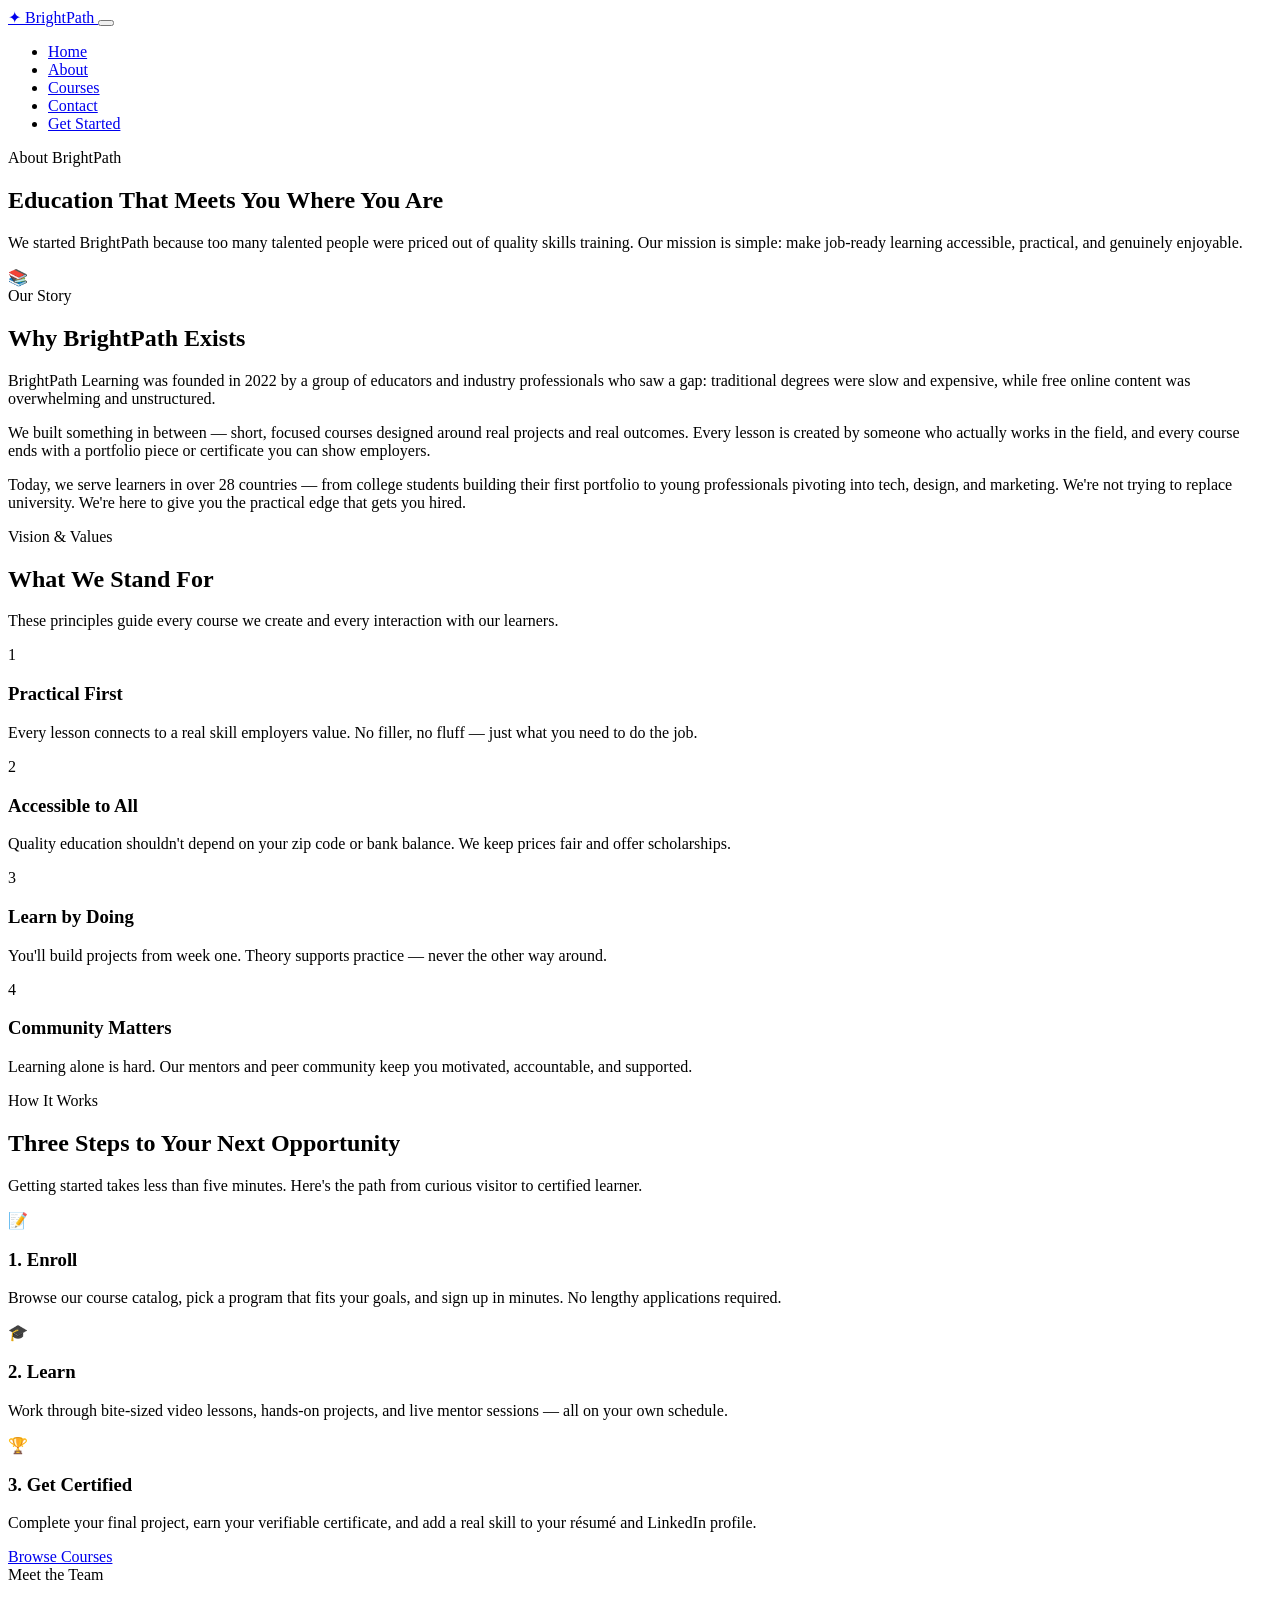
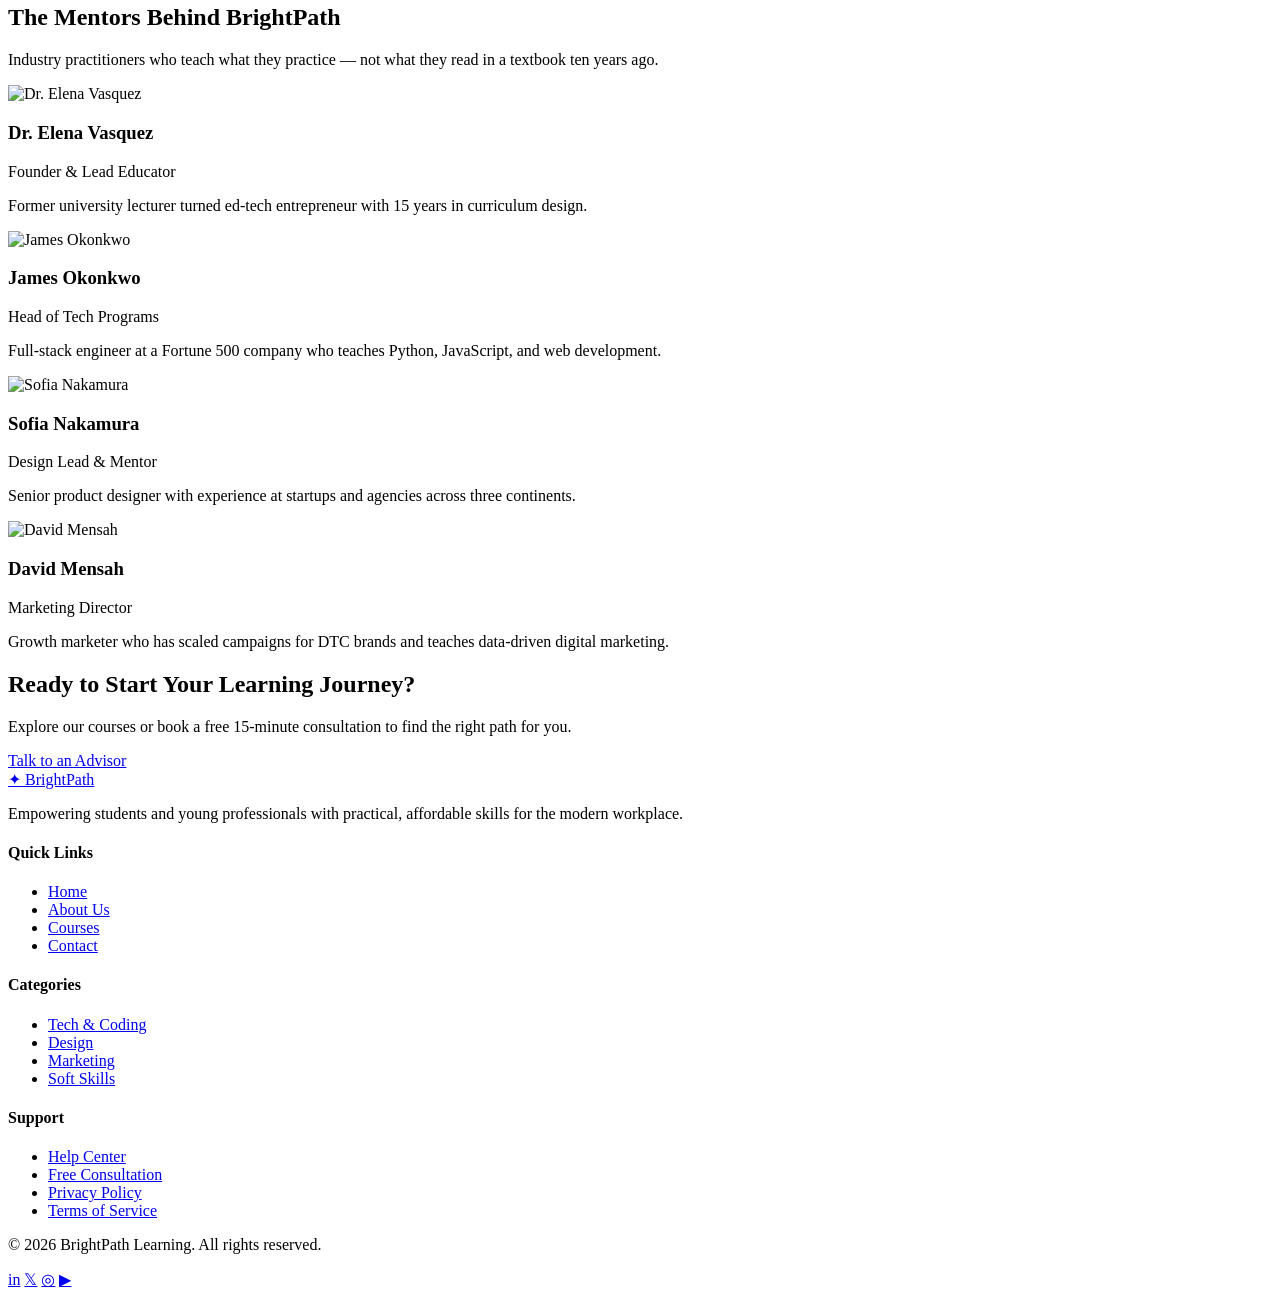
==== about.html @ d25e5689 "Move site files to root" ====
<!DOCTYPE html>
<html lang="en">
<head>
  <meta charset="UTF-8">
  <meta name="viewport" content="width=device-width, initial-scale=1.0">
  <meta name="description" content="Learn about BrightPath Learning — our mission, values, and the team behind practical online education.">
  <title>About Us | BrightPath Learning</title>
  <link rel="preconnect" href="https://fonts.googleapis.com">
  <link rel="preconnect" href="https://fonts.gstatic.com" crossorigin>
  <link href="https://fonts.googleapis.com/css2?family=Outfit:wght@500;600;700&family=Source+Sans+3:wght@400;500;600&display=swap" rel="stylesheet">
  <link rel="stylesheet" href="css/styles.css">
</head>
<body>

  <header class="site-header">
    <div class="container nav">
      <a href="index.html" class="logo">
        <span class="logo-icon" aria-hidden="true">✦</span>
        BrightPath
      </a>
      <button class="nav-toggle" aria-label="Toggle navigation" aria-expanded="false">
        <span></span><span></span><span></span>
      </button>
      <ul class="nav-links">
        <li><a href="index.html">Home</a></li>
        <li><a href="about.html">About</a></li>
        <li><a href="courses.html">Courses</a></li>
        <li><a href="contact.html">Contact</a></li>
        <li><a href="contact.html" class="btn btn-primary nav-cta">Get Started</a></li>
      </ul>
    </div>
  </header>

  <main>
    <section class="page-hero">
      <div class="container">
        <span class="section-label">About BrightPath</span>
        <h1>Education That Meets You Where You Are</h1>
        <p>We started BrightPath because too many talented people were priced out of quality skills training. Our mission is simple: make job-ready learning accessible, practical, and genuinely enjoyable.</p>
      </div>
    </section>

    <!-- Our Story -->
    <section class="about-story">
      <div class="container about-story-grid">
        <div class="about-story-image" aria-hidden="true">📚</div>
        <div class="about-story-content">
          <span class="section-label">Our Story</span>
          <h2>Why BrightPath Exists</h2>
          <p>
            BrightPath Learning was founded in 2022 by a group of educators and industry professionals who saw a gap: traditional degrees were slow and expensive, while free online content was overwhelming and unstructured.
          </p>
          <p>
            We built something in between — short, focused courses designed around real projects and real outcomes. Every lesson is created by someone who actually works in the field, and every course ends with a portfolio piece or certificate you can show employers.
          </p>
          <p>
            Today, we serve learners in over 28 countries — from college students building their first portfolio to young professionals pivoting into tech, design, and marketing. We're not trying to replace university. We're here to give you the practical edge that gets you hired.
          </p>
        </div>
      </div>
    </section>

    <!-- Vision & Values -->
    <section class="values">
      <div class="container">
        <div class="section-header">
          <span class="section-label">Vision &amp; Values</span>
          <h2>What We Stand For</h2>
          <p>These principles guide every course we create and every interaction with our learners.</p>
        </div>
        <div class="values-grid">
          <article class="value-card">
            <div class="value-number">1</div>
            <h3>Practical First</h3>
            <p>Every lesson connects to a real skill employers value. No filler, no fluff — just what you need to do the job.</p>
          </article>
          <article class="value-card">
            <div class="value-number">2</div>
            <h3>Accessible to All</h3>
            <p>Quality education shouldn't depend on your zip code or bank balance. We keep prices fair and offer scholarships.</p>
          </article>
          <article class="value-card">
            <div class="value-number">3</div>
            <h3>Learn by Doing</h3>
            <p>You'll build projects from week one. Theory supports practice — never the other way around.</p>
          </article>
          <article class="value-card">
            <div class="value-number">4</div>
            <h3>Community Matters</h3>
            <p>Learning alone is hard. Our mentors and peer community keep you motivated, accountable, and supported.</p>
          </article>
        </div>
      </div>
    </section>

    <!-- How It Works -->
    <section class="how-it-works">
      <div class="container">
        <div class="section-header">
          <span class="section-label">How It Works</span>
          <h2>Three Steps to Your Next Opportunity</h2>
          <p>Getting started takes less than five minutes. Here's the path from curious visitor to certified learner.</p>
        </div>
        <div class="steps-grid">
          <article class="step-card">
            <div class="step-icon" aria-hidden="true">📝</div>
            <h3>1. Enroll</h3>
            <p>Browse our course catalog, pick a program that fits your goals, and sign up in minutes. No lengthy applications required.</p>
          </article>
          <article class="step-card">
            <div class="step-icon" aria-hidden="true">🎓</div>
            <h3>2. Learn</h3>
            <p>Work through bite-sized video lessons, hands-on projects, and live mentor sessions — all on your own schedule.</p>
          </article>
          <article class="step-card">
            <div class="step-icon" aria-hidden="true">🏆</div>
            <h3>3. Get Certified</h3>
            <p>Complete your final project, earn your verifiable certificate, and add a real skill to your résumé and LinkedIn profile.</p>
          </article>
        </div>
        <div class="section-cta">
          <a href="courses.html" class="btn btn-primary">Browse Courses</a>
        </div>
      </div>
    </section>

    <!-- Team -->
    <section class="team">
      <div class="container">
        <div class="section-header">
          <span class="section-label">Meet the Team</span>
          <h2>The Mentors Behind BrightPath</h2>
          <p>Industry practitioners who teach what they practice — not what they read in a textbook ten years ago.</p>
        </div>
        <div class="team-grid">
          <article class="team-card">
            <div class="team-photo">
              <img src="https://i.pravatar.cc/240?img=11" alt="Dr. Elena Vasquez">
            </div>
            <div class="team-card-body">
              <h3>Dr. Elena Vasquez</h3>
              <p class="team-role">Founder &amp; Lead Educator</p>
              <p>Former university lecturer turned ed-tech entrepreneur with 15 years in curriculum design.</p>
            </div>
          </article>
          <article class="team-card">
            <div class="team-photo">
              <img src="https://i.pravatar.cc/240?img=33" alt="James Okonkwo">
            </div>
            <div class="team-card-body">
              <h3>James Okonkwo</h3>
              <p class="team-role">Head of Tech Programs</p>
              <p>Full-stack engineer at a Fortune 500 company who teaches Python, JavaScript, and web development.</p>
            </div>
          </article>
          <article class="team-card">
            <div class="team-photo">
              <img src="https://i.pravatar.cc/240?img=23" alt="Sofia Nakamura">
            </div>
            <div class="team-card-body">
              <h3>Sofia Nakamura</h3>
              <p class="team-role">Design Lead &amp; Mentor</p>
              <p>Senior product designer with experience at startups and agencies across three continents.</p>
            </div>
          </article>
          <article class="team-card">
            <div class="team-photo">
              <img src="https://i.pravatar.cc/240?img=52" alt="David Mensah">
            </div>
            <div class="team-card-body">
              <h3>David Mensah</h3>
              <p class="team-role">Marketing Director</p>
              <p>Growth marketer who has scaled campaigns for DTC brands and teaches data-driven digital marketing.</p>
            </div>
          </article>
        </div>
      </div>
    </section>

    <!-- CTA -->
    <section class="cta-banner">
      <div class="container">
        <div class="cta-banner-inner">
          <h2>Ready to Start Your Learning Journey?</h2>
          <p>Explore our courses or book a free 15-minute consultation to find the right path for you.</p>
          <a href="contact.html" class="btn btn-primary">Talk to an Advisor</a>
        </div>
      </div>
    </section>
  </main>

  <footer class="site-footer">
    <div class="container footer-grid">
      <div class="footer-brand">
        <a href="index.html" class="logo">
          <span class="logo-icon" aria-hidden="true">✦</span>
          BrightPath
        </a>
        <p>Empowering students and young professionals with practical, affordable skills for the modern workplace.</p>
      </div>
      <div class="footer-col">
        <h4>Quick Links</h4>
        <ul>
          <li><a href="index.html">Home</a></li>
          <li><a href="about.html">About Us</a></li>
          <li><a href="courses.html">Courses</a></li>
          <li><a href="contact.html">Contact</a></li>
        </ul>
      </div>
      <div class="footer-col">
        <h4>Categories</h4>
        <ul>
          <li><a href="courses.html">Tech &amp; Coding</a></li>
          <li><a href="courses.html">Design</a></li>
          <li><a href="courses.html">Marketing</a></li>
          <li><a href="courses.html">Soft Skills</a></li>
        </ul>
      </div>
      <div class="footer-col">
        <h4>Support</h4>
        <ul>
          <li><a href="contact.html">Help Center</a></li>
          <li><a href="contact.html">Free Consultation</a></li>
          <li><a href="#">Privacy Policy</a></li>
          <li><a href="#">Terms of Service</a></li>
        </ul>
      </div>
    </div>
    <div class="container footer-bottom">
      <p>&copy; 2026 BrightPath Learning. All rights reserved.</p>
      <div class="footer-social">
        <a href="#" aria-label="LinkedIn">in</a>
        <a href="#" aria-label="Twitter">𝕏</a>
        <a href="#" aria-label="Instagram">◎</a>
        <a href="#" aria-label="YouTube">▶</a>
      </div>
    </div>
  </footer>

  <script src="js/main.js"></script>
</body>
</html>
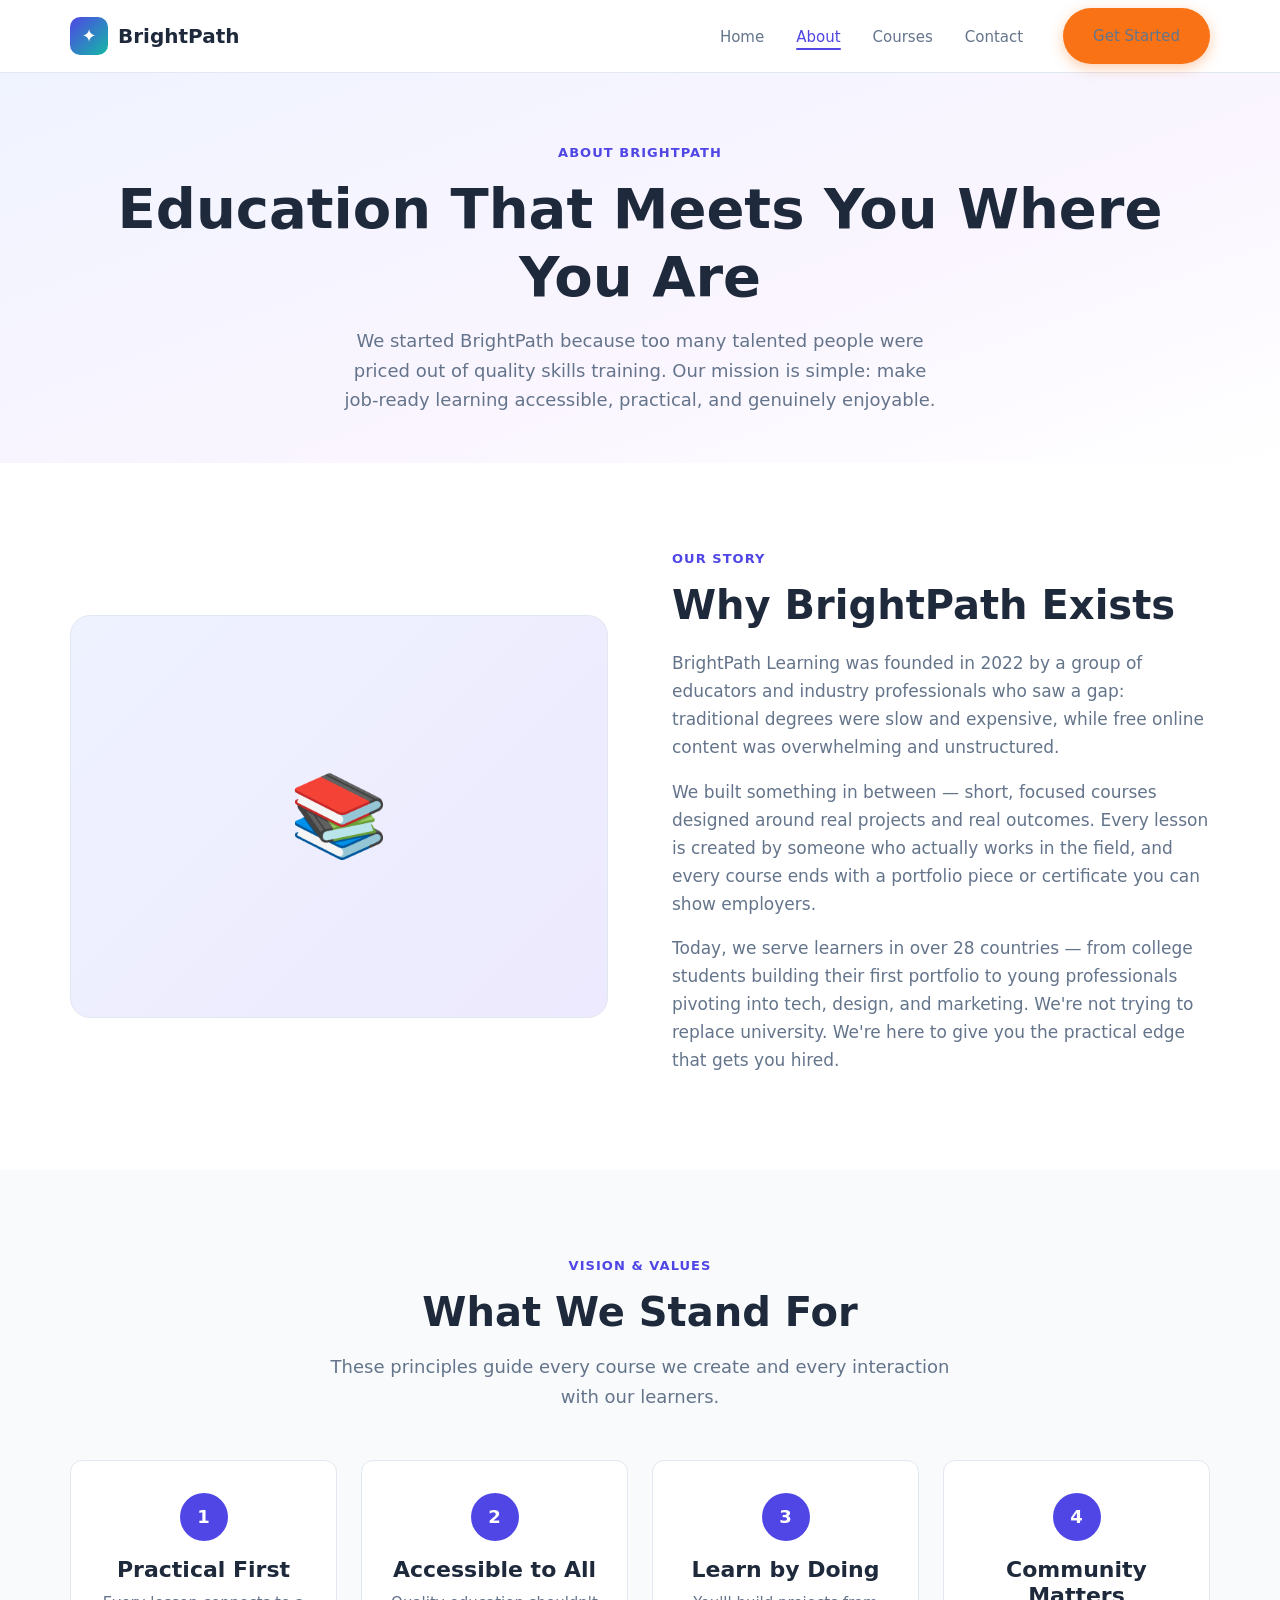
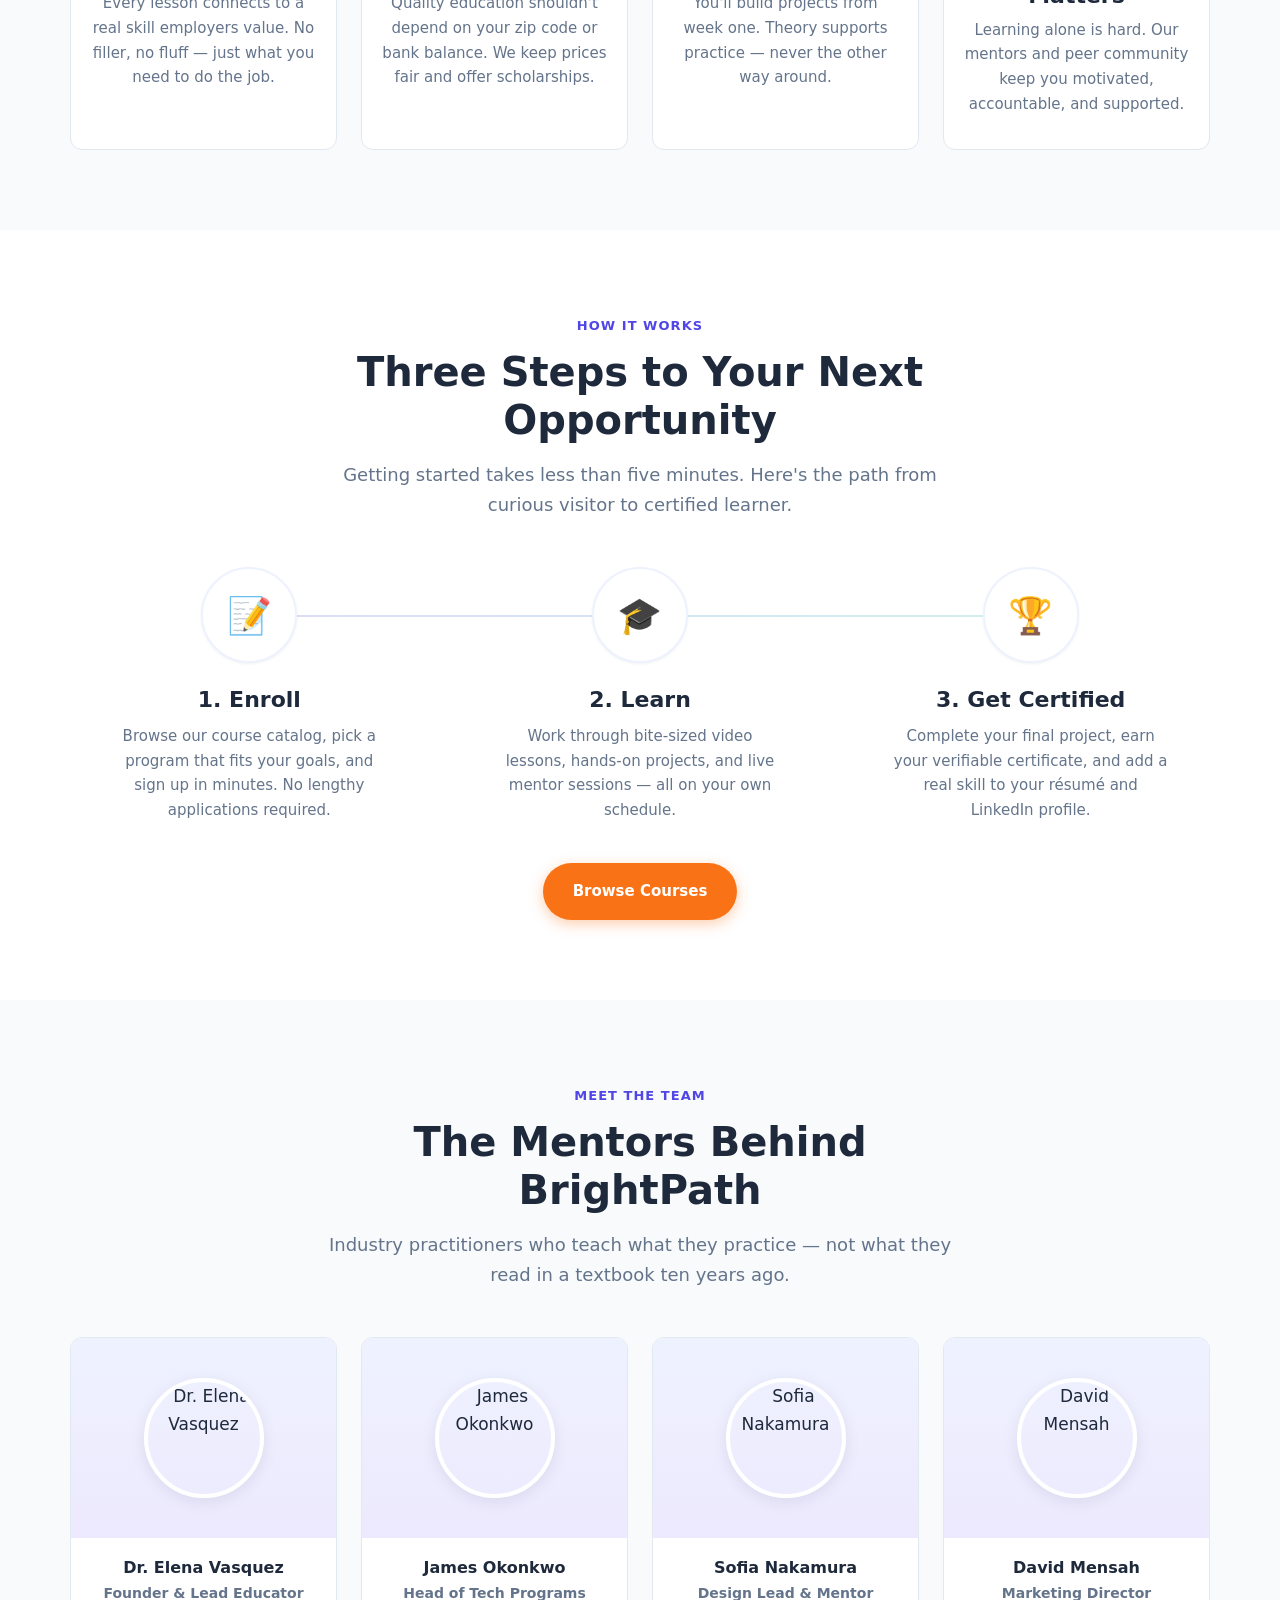
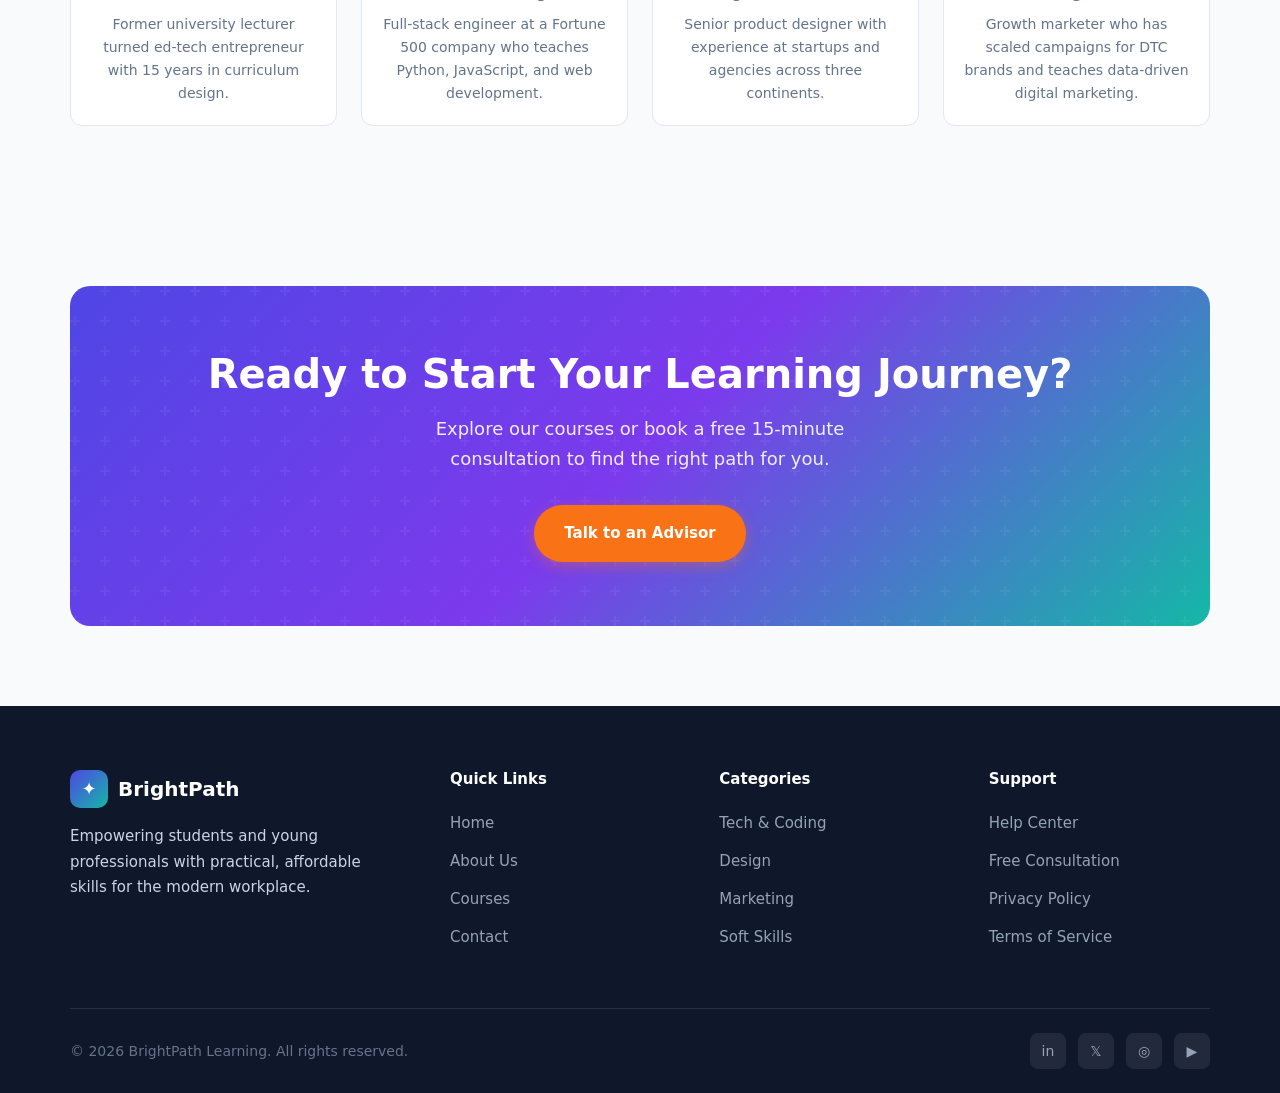
==== commit b57c1ac4: "Changes" ====
--- a/about.html
+++ b/about.html
@@ -8,7 +8,7 @@
   <link rel="preconnect" href="https://fonts.googleapis.com">
   <link rel="preconnect" href="https://fonts.gstatic.com" crossorigin>
   <link href="https://fonts.googleapis.com/css2?family=Outfit:wght@500;600;700&family=Source+Sans+3:wght@400;500;600&display=swap" rel="stylesheet">
-  <link rel="stylesheet" href="css/styles.css">
+  <link rel="stylesheet" href="styles.css">
 </head>
 <body>
 
@@ -237,6 +237,6 @@
     </div>
   </footer>
 
-  <script src="js/main.js"></script>
+  <script src="main.js"></script>
 </body>
 </html>
--- a/styles.css
+++ b/styles.css
@@ -0,0 +1,1496 @@
+/* BrightPath Learning — Global Styles */
+
+:root {
+  --color-primary: #4f46e5;
+  --color-primary-dark: #4338ca;
+  --color-primary-light: #eef2ff;
+  --color-accent: #f97316;
+  --color-accent-dark: #ea580c;
+  --color-accent-light: #fff7ed;
+  --color-teal: #14b8a6;
+  --color-teal-dark: #0d9488;
+
+  --color-text: #1e293b;
+  --color-text-muted: #64748b;
+  --color-text-light: #94a3b8;
+  --color-bg: #ffffff;
+  --color-bg-alt: #f8fafc;
+  --color-bg-dark: #0f172a;
+  --color-border: #e2e8f0;
+
+  --font-heading: "Outfit", system-ui, sans-serif;
+  --font-body: "Source Sans 3", system-ui, sans-serif;
+
+  --shadow-sm: 0 1px 3px rgba(15, 23, 42, 0.06);
+  --shadow-md: 0 4px 16px rgba(15, 23, 42, 0.08);
+  --shadow-lg: 0 12px 40px rgba(15, 23, 42, 0.12);
+  --radius-sm: 8px;
+  --radius-md: 12px;
+  --radius-lg: 20px;
+  --radius-full: 9999px;
+
+  --nav-height: 72px;
+  --container: 1140px;
+  --transition: 0.22s ease;
+}
+
+*,
+*::before,
+*::after {
+  box-sizing: border-box;
+  margin: 0;
+  padding: 0;
+}
+
+html {
+  scroll-behavior: smooth;
+}
+
+body {
+  font-family: var(--font-body);
+  font-size: 1.0625rem;
+  line-height: 1.65;
+  color: var(--color-text);
+  background: var(--color-bg);
+  -webkit-font-smoothing: antialiased;
+}
+
+img {
+  max-width: 100%;
+  height: auto;
+  display: block;
+}
+
+a {
+  color: inherit;
+  text-decoration: none;
+}
+
+ul {
+  list-style: none;
+}
+
+.container {
+  width: min(100% - 2rem, var(--container));
+  margin-inline: auto;
+}
+
+/* Typography */
+h1, h2, h3, h4 {
+  font-family: var(--font-heading);
+  font-weight: 700;
+  line-height: 1.2;
+  color: var(--color-text);
+}
+
+h1 { font-size: clamp(2.25rem, 5vw, 3.5rem); }
+h2 { font-size: clamp(1.75rem, 3.5vw, 2.5rem); }
+h3 { font-size: clamp(1.125rem, 2vw, 1.375rem); }
+
+.section-label {
+  display: inline-block;
+  font-family: var(--font-heading);
+  font-size: 0.8125rem;
+  font-weight: 600;
+  letter-spacing: 0.08em;
+  text-transform: uppercase;
+  color: var(--color-primary);
+  margin-bottom: 0.75rem;
+}
+
+.section-header {
+  text-align: center;
+  max-width: 640px;
+  margin-inline: auto;
+  margin-bottom: 3rem;
+}
+
+.section-header p {
+  margin-top: 1rem;
+  color: var(--color-text-muted);
+  font-size: 1.125rem;
+}
+
+/* Buttons */
+.btn {
+  display: inline-flex;
+  align-items: center;
+  justify-content: center;
+  gap: 0.5rem;
+  padding: 0.875rem 1.75rem;
+  font-family: var(--font-heading);
+  font-size: 0.9375rem;
+  font-weight: 600;
+  border-radius: var(--radius-full);
+  border: 2px solid transparent;
+  cursor: pointer;
+  transition: transform var(--transition), box-shadow var(--transition), background var(--transition), color var(--transition);
+}
+
+.btn:hover {
+  transform: translateY(-2px);
+}
+
+.btn-primary {
+  background: var(--color-accent);
+  color: #fff;
+  box-shadow: 0 4px 14px rgba(249, 115, 22, 0.35);
+}
+
+.btn-primary:hover {
+  background: var(--color-accent-dark);
+  box-shadow: 0 6px 20px rgba(249, 115, 22, 0.4);
+}
+
+.btn-secondary {
+  background: var(--color-primary);
+  color: #fff;
+  box-shadow: 0 4px 14px rgba(79, 70, 229, 0.3);
+}
+
+.btn-secondary:hover {
+  background: var(--color-primary-dark);
+}
+
+.btn-outline {
+  background: transparent;
+  color: var(--color-primary);
+  border-color: var(--color-primary);
+}
+
+.btn-outline:hover {
+  background: var(--color-primary-light);
+  transform: translateY(-2px);
+}
+
+.btn-ghost {
+  background: rgba(255, 255, 255, 0.15);
+  color: #fff;
+  border-color: rgba(255, 255, 255, 0.35);
+  backdrop-filter: blur(8px);
+}
+
+.btn-ghost:hover {
+  background: rgba(255, 255, 255, 0.25);
+}
+
+/* Navigation */
+.site-header {
+  position: sticky;
+  top: 0;
+  z-index: 100;
+  background: rgba(255, 255, 255, 0.92);
+  backdrop-filter: blur(12px);
+  border-bottom: 1px solid var(--color-border);
+}
+
+.nav {
+  display: flex;
+  align-items: center;
+  justify-content: space-between;
+  height: var(--nav-height);
+}
+
+.logo {
+  display: flex;
+  align-items: center;
+  gap: 0.625rem;
+  font-family: var(--font-heading);
+  font-weight: 700;
+  font-size: 1.25rem;
+  color: var(--color-text);
+}
+
+.logo-icon {
+  width: 38px;
+  height: 38px;
+  background: linear-gradient(135deg, var(--color-primary), var(--color-teal));
+  border-radius: 10px;
+  display: flex;
+  align-items: center;
+  justify-content: center;
+  color: #fff;
+  font-size: 1.125rem;
+}
+
+.nav-links {
+  display: flex;
+  align-items: center;
+  gap: 2rem;
+}
+
+.nav-links a {
+  font-family: var(--font-heading);
+  font-size: 0.9375rem;
+  font-weight: 500;
+  color: var(--color-text-muted);
+  transition: color var(--transition);
+  position: relative;
+}
+
+.nav-links a::after {
+  content: "";
+  position: absolute;
+  bottom: -4px;
+  left: 0;
+  width: 0;
+  height: 2px;
+  background: var(--color-primary);
+  border-radius: 2px;
+  transition: width var(--transition);
+}
+
+.nav-links a:hover,
+.nav-links a.active {
+  color: var(--color-primary);
+}
+
+.nav-links a:hover::after,
+.nav-links a.active::after {
+  width: 100%;
+}
+
+.nav-cta {
+  margin-left: 0.5rem;
+}
+
+.nav-toggle {
+  display: none;
+  flex-direction: column;
+  gap: 5px;
+  background: none;
+  border: none;
+  cursor: pointer;
+  padding: 0.5rem;
+}
+
+.nav-toggle span {
+  display: block;
+  width: 24px;
+  height: 2px;
+  background: var(--color-text);
+  border-radius: 2px;
+  transition: transform var(--transition), opacity var(--transition);
+}
+
+/* Hero */
+.hero {
+  position: relative;
+  padding: 5rem 0 6rem;
+  overflow: hidden;
+  background: linear-gradient(160deg, #f0f4ff 0%, #faf5ff 40%, #fff7ed 100%);
+}
+
+.hero::before {
+  content: "";
+  position: absolute;
+  top: -120px;
+  right: -80px;
+  width: 500px;
+  height: 500px;
+  background: radial-gradient(circle, rgba(79, 70, 229, 0.12) 0%, transparent 70%);
+  border-radius: 50%;
+  pointer-events: none;
+}
+
+.hero::after {
+  content: "";
+  position: absolute;
+  bottom: -100px;
+  left: -60px;
+  width: 400px;
+  height: 400px;
+  background: radial-gradient(circle, rgba(20, 184, 166, 0.1) 0%, transparent 70%);
+  border-radius: 50%;
+  pointer-events: none;
+}
+
+.hero-grid {
+  display: grid;
+  grid-template-columns: 1fr 1fr;
+  gap: 3rem;
+  align-items: center;
+  position: relative;
+  z-index: 1;
+}
+
+.hero-content {
+  max-width: 560px;
+}
+
+.hero-badge {
+  display: inline-flex;
+  align-items: center;
+  gap: 0.5rem;
+  padding: 0.375rem 1rem;
+  background: #fff;
+  border: 1px solid var(--color-border);
+  border-radius: var(--radius-full);
+  font-size: 0.875rem;
+  font-weight: 500;
+  color: var(--color-text-muted);
+  margin-bottom: 1.5rem;
+  box-shadow: var(--shadow-sm);
+}
+
+.hero-badge-dot {
+  width: 8px;
+  height: 8px;
+  background: var(--color-teal);
+  border-radius: 50%;
+  animation: pulse 2s infinite;
+}
+
+@keyframes pulse {
+  0%, 100% { opacity: 1; }
+  50% { opacity: 0.5; }
+}
+
+.hero h1 {
+  margin-bottom: 1.25rem;
+}
+
+.hero h1 span {
+  background: linear-gradient(135deg, var(--color-primary), var(--color-teal));
+  -webkit-background-clip: text;
+  -webkit-text-fill-color: transparent;
+  background-clip: text;
+}
+
+.hero-text {
+  font-size: 1.2rem;
+  color: var(--color-text-muted);
+  margin-bottom: 2rem;
+  max-width: 480px;
+}
+
+.hero-actions {
+  display: flex;
+  flex-wrap: wrap;
+  gap: 1rem;
+  margin-bottom: 2.5rem;
+}
+
+.hero-trust {
+  display: flex;
+  align-items: center;
+  gap: 1rem;
+}
+
+.hero-avatars {
+  display: flex;
+}
+
+.hero-avatars img {
+  width: 40px;
+  height: 40px;
+  border-radius: 50%;
+  border: 2px solid #fff;
+  margin-left: -10px;
+  object-fit: cover;
+}
+
+.hero-avatars img:first-child {
+  margin-left: 0;
+}
+
+.hero-trust p {
+  font-size: 0.875rem;
+  color: var(--color-text-muted);
+}
+
+.hero-trust strong {
+  color: var(--color-text);
+}
+
+.hero-visual {
+  position: relative;
+}
+
+.hero-card {
+  background: #fff;
+  border-radius: var(--radius-lg);
+  box-shadow: var(--shadow-lg);
+  overflow: hidden;
+  border: 1px solid var(--color-border);
+}
+
+.hero-card-header {
+  background: linear-gradient(135deg, var(--color-primary), #7c3aed);
+  padding: 1.5rem;
+  color: #fff;
+}
+
+.hero-card-header h3 {
+  color: #fff;
+  font-size: 1rem;
+  margin-bottom: 0.25rem;
+}
+
+.hero-card-header p {
+  font-size: 0.875rem;
+  opacity: 0.85;
+}
+
+.hero-card-body {
+  padding: 1.25rem;
+}
+
+.hero-progress-item {
+  margin-bottom: 1rem;
+}
+
+.hero-progress-item:last-child {
+  margin-bottom: 0;
+}
+
+.hero-progress-label {
+  display: flex;
+  justify-content: space-between;
+  font-size: 0.8125rem;
+  margin-bottom: 0.375rem;
+}
+
+.hero-progress-bar {
+  height: 8px;
+  background: var(--color-bg-alt);
+  border-radius: var(--radius-full);
+  overflow: hidden;
+}
+
+.hero-progress-fill {
+  height: 100%;
+  border-radius: var(--radius-full);
+  background: linear-gradient(90deg, var(--color-teal), var(--color-primary));
+}
+
+.hero-float-card {
+  position: absolute;
+  background: #fff;
+  border-radius: var(--radius-md);
+  padding: 0.875rem 1.125rem;
+  box-shadow: var(--shadow-md);
+  border: 1px solid var(--color-border);
+  font-size: 0.875rem;
+  display: flex;
+  align-items: center;
+  gap: 0.625rem;
+}
+
+.hero-float-card.top {
+  top: -16px;
+  right: -20px;
+}
+
+.hero-float-card.bottom {
+  bottom: 24px;
+  left: -24px;
+}
+
+.float-icon {
+  width: 36px;
+  height: 36px;
+  border-radius: 10px;
+  display: flex;
+  align-items: center;
+  justify-content: center;
+  font-size: 1.125rem;
+}
+
+.float-icon.green { background: #d1fae5; }
+.float-icon.orange { background: var(--color-accent-light); }
+
+/* Stats strip */
+.stats-strip {
+  background: var(--color-bg-dark);
+  padding: 2.5rem 0;
+}
+
+.stats-grid {
+  display: grid;
+  grid-template-columns: repeat(4, 1fr);
+  gap: 2rem;
+  text-align: center;
+}
+
+.stat-item h3 {
+  font-size: clamp(1.75rem, 3vw, 2.25rem);
+  color: #fff;
+  margin-bottom: 0.25rem;
+}
+
+.stat-item p {
+  font-size: 0.9375rem;
+  color: var(--color-text-light);
+}
+
+/* Benefits */
+.benefits {
+  padding: 5rem 0;
+  background: var(--color-bg);
+}
+
+.benefits-grid {
+  display: grid;
+  grid-template-columns: repeat(4, 1fr);
+  gap: 1.5rem;
+}
+
+.benefit-card {
+  padding: 2rem 1.5rem;
+  background: var(--color-bg-alt);
+  border-radius: var(--radius-md);
+  border: 1px solid var(--color-border);
+  transition: transform var(--transition), box-shadow var(--transition), border-color var(--transition);
+}
+
+.benefit-card:hover {
+  transform: translateY(-4px);
+  box-shadow: var(--shadow-md);
+  border-color: var(--color-primary-light);
+}
+
+.benefit-icon {
+  width: 52px;
+  height: 52px;
+  border-radius: 14px;
+  display: flex;
+  align-items: center;
+  justify-content: center;
+  font-size: 1.5rem;
+  margin-bottom: 1.25rem;
+}
+
+.benefit-icon.purple { background: var(--color-primary-light); }
+.benefit-icon.teal { background: #ccfbf1; }
+.benefit-icon.orange { background: var(--color-accent-light); }
+.benefit-icon.blue { background: #dbeafe; }
+
+.benefit-card h3 {
+  margin-bottom: 0.625rem;
+}
+
+.benefit-card p {
+  font-size: 0.9375rem;
+  color: var(--color-text-muted);
+}
+
+/* Course cards */
+.featured-courses,
+.courses-section {
+  padding: 5rem 0;
+}
+
+.featured-courses {
+  background: var(--color-bg-alt);
+}
+
+.courses-grid {
+  display: grid;
+  grid-template-columns: repeat(4, 1fr);
+  gap: 1.5rem;
+}
+
+.course-card {
+  background: #fff;
+  border-radius: var(--radius-md);
+  border: 1px solid var(--color-border);
+  overflow: hidden;
+  transition: transform var(--transition), box-shadow var(--transition);
+  display: flex;
+  flex-direction: column;
+}
+
+.course-card:hover {
+  transform: translateY(-6px);
+  box-shadow: var(--shadow-lg);
+}
+
+.course-card-image {
+  height: 140px;
+  display: flex;
+  align-items: center;
+  justify-content: center;
+  font-size: 2.5rem;
+  position: relative;
+  color: #fff;
+}
+
+.course-card-image.tech { background: linear-gradient(135deg, #4f46e5, #7c3aed); }
+.course-card-image.design { background: linear-gradient(135deg, #ec4899, #f97316); }
+.course-card-image.marketing { background: linear-gradient(135deg, #14b8a6, #06b6d4); }
+.course-card-image.soft { background: linear-gradient(135deg, #8b5cf6, #6366f1); }
+
+.course-card-badge {
+  position: absolute;
+  top: 12px;
+  left: 12px;
+  padding: 0.25rem 0.75rem;
+  background: rgba(255, 255, 255, 0.9);
+  border-radius: var(--radius-full);
+  font-size: 0.75rem;
+  font-weight: 600;
+  font-family: var(--font-heading);
+  color: var(--color-text);
+}
+
+.course-card-body {
+  padding: 1.25rem;
+  flex: 1;
+  display: flex;
+  flex-direction: column;
+}
+
+.course-card-body h3 {
+  margin-bottom: 0.5rem;
+  font-size: 1.0625rem;
+}
+
+.course-card-meta {
+  display: flex;
+  flex-wrap: wrap;
+  gap: 0.75rem;
+  font-size: 0.8125rem;
+  color: var(--color-text-muted);
+  margin-bottom: 1rem;
+}
+
+.course-card-meta span {
+  display: flex;
+  align-items: center;
+  gap: 0.25rem;
+}
+
+.course-card-price {
+  margin-top: auto;
+  display: flex;
+  align-items: center;
+  justify-content: space-between;
+  padding-top: 1rem;
+  border-top: 1px solid var(--color-border);
+}
+
+.course-card-price .price {
+  font-family: var(--font-heading);
+  font-size: 1.25rem;
+  font-weight: 700;
+  color: var(--color-primary);
+}
+
+.course-card-price .price-note {
+  font-size: 0.75rem;
+  color: var(--color-text-muted);
+  font-weight: 400;
+}
+
+/* Testimonials */
+.testimonials {
+  padding: 5rem 0;
+  background: var(--color-bg);
+}
+
+.testimonials-grid {
+  display: grid;
+  grid-template-columns: repeat(3, 1fr);
+  gap: 1.5rem;
+}
+
+.testimonial-card {
+  padding: 2rem;
+  background: var(--color-bg-alt);
+  border-radius: var(--radius-md);
+  border: 1px solid var(--color-border);
+  position: relative;
+}
+
+.testimonial-quote {
+  font-size: 2.5rem;
+  line-height: 1;
+  color: var(--color-primary);
+  opacity: 0.25;
+  position: absolute;
+  top: 1rem;
+  right: 1.5rem;
+  font-family: Georgia, serif;
+}
+
+.testimonial-card blockquote {
+  font-size: 1rem;
+  color: var(--color-text);
+  margin-bottom: 1.5rem;
+  position: relative;
+  z-index: 1;
+}
+
+.testimonial-author {
+  display: flex;
+  align-items: center;
+  gap: 0.875rem;
+}
+
+.testimonial-author img {
+  width: 48px;
+  height: 48px;
+  border-radius: 50%;
+  object-fit: cover;
+}
+
+.testimonial-author h4 {
+  font-size: 0.9375rem;
+  font-family: var(--font-heading);
+}
+
+.testimonial-author p {
+  font-size: 0.8125rem;
+  color: var(--color-text-muted);
+}
+
+.stars {
+  color: #fbbf24;
+  font-size: 0.875rem;
+  margin-bottom: 1rem;
+  letter-spacing: 2px;
+}
+
+/* CTA Banner */
+.cta-banner {
+  padding: 5rem 0;
+  background: var(--color-bg-alt);
+}
+
+.cta-banner-inner {
+  background: linear-gradient(135deg, var(--color-primary) 0%, #7c3aed 50%, var(--color-teal) 100%);
+  border-radius: var(--radius-lg);
+  padding: 4rem 3rem;
+  text-align: center;
+  color: #fff;
+  position: relative;
+  overflow: hidden;
+}
+
+.cta-banner-inner::before {
+  content: "";
+  position: absolute;
+  inset: 0;
+  background: url("data:image/svg+xml,%3Csvg width='60' height='60' viewBox='0 0 60 60' xmlns='http://www.w3.org/2000/svg'%3E%3Cg fill='none' fill-rule='evenodd'%3E%3Cg fill='%23ffffff' fill-opacity='0.05'%3E%3Cpath d='M36 34v-4h-2v4h-4v2h4v4h2v-4h4v-2h-4zm0-30V0h-2v4h-4v2h4v4h2V6h4V4h-4zM6 34v-4H4v4H0v2h4v4h2v-4h4v-2H6zM6 4V0H4v4H0v2h4v4h2V6h4V4H6z'/%3E%3C/g%3E%3C/g%3E%3C/svg%3E");
+  pointer-events: none;
+}
+
+.cta-banner-inner h2 {
+  color: #fff;
+  margin-bottom: 1rem;
+  position: relative;
+}
+
+.cta-banner-inner p {
+  font-size: 1.125rem;
+  opacity: 0.9;
+  max-width: 520px;
+  margin: 0 auto 2rem;
+  position: relative;
+}
+
+.cta-banner-inner .btn {
+  position: relative;
+}
+
+/* Page hero (inner pages) */
+.page-hero {
+  padding: 4rem 0 3rem;
+  background: linear-gradient(160deg, #f0f4ff 0%, #faf5ff 60%, #fff 100%);
+  text-align: center;
+}
+
+.page-hero h1 {
+  margin-bottom: 1rem;
+}
+
+.page-hero p {
+  font-size: 1.125rem;
+  color: var(--color-text-muted);
+  max-width: 600px;
+  margin-inline: auto;
+}
+
+/* About page */
+.about-story {
+  padding: 5rem 0;
+}
+
+.about-story-grid {
+  display: grid;
+  grid-template-columns: 1fr 1fr;
+  gap: 4rem;
+  align-items: center;
+}
+
+.about-story-image {
+  border-radius: var(--radius-lg);
+  overflow: hidden;
+  aspect-ratio: 4/3;
+  background: linear-gradient(135deg, var(--color-primary-light), #ede9fe);
+  display: flex;
+  align-items: center;
+  justify-content: center;
+  font-size: 5rem;
+  border: 1px solid var(--color-border);
+}
+
+.about-story-content h2 {
+  margin-bottom: 1.25rem;
+}
+
+.about-story-content p {
+  color: var(--color-text-muted);
+  margin-bottom: 1rem;
+}
+
+.values {
+  padding: 5rem 0;
+  background: var(--color-bg-alt);
+}
+
+.values-grid {
+  display: grid;
+  grid-template-columns: repeat(4, 1fr);
+  gap: 1.5rem;
+}
+
+.value-card {
+  text-align: center;
+  padding: 2rem 1.25rem;
+  background: #fff;
+  border-radius: var(--radius-md);
+  border: 1px solid var(--color-border);
+  transition: transform var(--transition), box-shadow var(--transition);
+}
+
+.value-card:hover {
+  transform: translateY(-4px);
+  box-shadow: var(--shadow-md);
+}
+
+.value-number {
+  width: 48px;
+  height: 48px;
+  margin: 0 auto 1rem;
+  background: var(--color-primary);
+  color: #fff;
+  border-radius: 50%;
+  display: flex;
+  align-items: center;
+  justify-content: center;
+  font-family: var(--font-heading);
+  font-weight: 700;
+  font-size: 1.125rem;
+}
+
+.value-card h3 {
+  margin-bottom: 0.5rem;
+}
+
+.value-card p {
+  font-size: 0.9375rem;
+  color: var(--color-text-muted);
+}
+
+.how-it-works {
+  padding: 5rem 0;
+}
+
+.steps-grid {
+  display: grid;
+  grid-template-columns: repeat(3, 1fr);
+  gap: 2rem;
+  position: relative;
+}
+
+.steps-grid::before {
+  content: "";
+  position: absolute;
+  top: 48px;
+  left: 16%;
+  right: 16%;
+  height: 2px;
+  background: linear-gradient(90deg, var(--color-primary), var(--color-teal));
+  opacity: 0.2;
+}
+
+.step-card {
+  text-align: center;
+  position: relative;
+  z-index: 1;
+}
+
+.step-icon {
+  width: 96px;
+  height: 96px;
+  margin: 0 auto 1.5rem;
+  background: #fff;
+  border: 2px solid var(--color-primary-light);
+  border-radius: 50%;
+  display: flex;
+  align-items: center;
+  justify-content: center;
+  font-size: 2.25rem;
+  box-shadow: var(--shadow-sm);
+}
+
+.step-card h3 {
+  margin-bottom: 0.625rem;
+}
+
+.step-card p {
+  font-size: 0.9375rem;
+  color: var(--color-text-muted);
+  max-width: 280px;
+  margin-inline: auto;
+}
+
+.team {
+  padding: 5rem 0;
+  background: var(--color-bg-alt);
+}
+
+.team-grid {
+  display: grid;
+  grid-template-columns: repeat(4, 1fr);
+  gap: 1.5rem;
+}
+
+.team-card {
+  background: #fff;
+  border-radius: var(--radius-md);
+  border: 1px solid var(--color-border);
+  overflow: hidden;
+  text-align: center;
+  transition: transform var(--transition), box-shadow var(--transition);
+}
+
+.team-card:hover {
+  transform: translateY(-4px);
+  box-shadow: var(--shadow-md);
+}
+
+.team-photo {
+  height: 200px;
+  background: linear-gradient(180deg, var(--color-primary-light) 0%, #ede9fe 100%);
+  display: flex;
+  align-items: center;
+  justify-content: center;
+}
+
+.team-photo img {
+  width: 120px;
+  height: 120px;
+  border-radius: 50%;
+  object-fit: cover;
+  border: 4px solid #fff;
+  box-shadow: var(--shadow-md);
+}
+
+.team-card-body {
+  padding: 1.25rem;
+}
+
+.team-card-body h3 {
+  font-size: 1rem;
+  margin-bottom: 0.25rem;
+}
+
+.team-role {
+  font-size: 0.8125rem;
+  color: var(--color-primary);
+  font-weight: 600;
+  font-family: var(--font-heading);
+  margin-bottom: 0.5rem;
+}
+
+.team-card-body p {
+  font-size: 0.875rem;
+  color: var(--color-text-muted);
+}
+
+/* Courses page */
+.course-filters {
+  display: flex;
+  flex-wrap: wrap;
+  justify-content: center;
+  gap: 0.75rem;
+  margin-bottom: 3rem;
+}
+
+.filter-btn {
+  padding: 0.625rem 1.25rem;
+  font-family: var(--font-heading);
+  font-size: 0.875rem;
+  font-weight: 500;
+  border: 1px solid var(--color-border);
+  background: #fff;
+  border-radius: var(--radius-full);
+  cursor: pointer;
+  color: var(--color-text-muted);
+  transition: all var(--transition);
+}
+
+.filter-btn:hover {
+  border-color: var(--color-primary);
+  color: var(--color-primary);
+}
+
+.filter-btn.active {
+  background: var(--color-primary);
+  border-color: var(--color-primary);
+  color: #fff;
+}
+
+.course-card-description {
+  font-size: 0.875rem;
+  color: var(--color-text-muted);
+  margin-bottom: 1rem;
+  flex: 1;
+}
+
+.courses-helper {
+  padding: 4rem 0 5rem;
+  background: var(--color-bg-alt);
+}
+
+.helper-card {
+  max-width: 720px;
+  margin-inline: auto;
+  text-align: center;
+  padding: 3rem 2rem;
+  background: #fff;
+  border-radius: var(--radius-lg);
+  border: 1px solid var(--color-border);
+  box-shadow: var(--shadow-sm);
+}
+
+.helper-card h2 {
+  margin-bottom: 0.75rem;
+}
+
+.helper-card p {
+  color: var(--color-text-muted);
+  margin-bottom: 1.5rem;
+}
+
+.course-card.hidden {
+  display: none;
+}
+
+/* Contact page */
+.contact-section {
+  padding: 4rem 0 5rem;
+}
+
+.contact-grid {
+  display: grid;
+  grid-template-columns: 1fr 1.2fr;
+  gap: 3rem;
+  align-items: start;
+}
+
+.contact-info h2 {
+  margin-bottom: 1rem;
+}
+
+.contact-info > p {
+  color: var(--color-text-muted);
+  margin-bottom: 2rem;
+}
+
+.contact-detail {
+  display: flex;
+  align-items: flex-start;
+  gap: 1rem;
+  margin-bottom: 1.5rem;
+}
+
+.contact-detail-icon {
+  width: 44px;
+  height: 44px;
+  background: var(--color-primary-light);
+  border-radius: 12px;
+  display: flex;
+  align-items: center;
+  justify-content: center;
+  font-size: 1.125rem;
+  flex-shrink: 0;
+}
+
+.contact-detail h4 {
+  font-family: var(--font-heading);
+  font-size: 0.9375rem;
+  margin-bottom: 0.25rem;
+}
+
+.contact-detail p,
+.contact-detail a {
+  font-size: 0.9375rem;
+  color: var(--color-text-muted);
+}
+
+.contact-detail a:hover {
+  color: var(--color-primary);
+}
+
+.social-links {
+  display: flex;
+  gap: 0.75rem;
+  margin-top: 2rem;
+}
+
+.social-link {
+  width: 44px;
+  height: 44px;
+  border-radius: 12px;
+  background: var(--color-bg-alt);
+  border: 1px solid var(--color-border);
+  display: flex;
+  align-items: center;
+  justify-content: center;
+  font-size: 1rem;
+  color: var(--color-text-muted);
+  transition: all var(--transition);
+}
+
+.social-link:hover {
+  background: var(--color-primary);
+  border-color: var(--color-primary);
+  color: #fff;
+  transform: translateY(-2px);
+}
+
+.contact-form-wrapper {
+  background: #fff;
+  border: 1px solid var(--color-border);
+  border-radius: var(--radius-lg);
+  padding: 2rem;
+  box-shadow: var(--shadow-sm);
+}
+
+.contact-form-wrapper h2 {
+  margin-bottom: 1.5rem;
+  font-size: 1.5rem;
+}
+
+.form-group {
+  margin-bottom: 1.25rem;
+}
+
+.form-group label {
+  display: block;
+  font-family: var(--font-heading);
+  font-size: 0.875rem;
+  font-weight: 600;
+  margin-bottom: 0.5rem;
+  color: var(--color-text);
+}
+
+.form-group input,
+.form-group textarea,
+.form-group select {
+  width: 100%;
+  padding: 0.875rem 1rem;
+  font-family: var(--font-body);
+  font-size: 1rem;
+  border: 1px solid var(--color-border);
+  border-radius: var(--radius-sm);
+  background: var(--color-bg);
+  color: var(--color-text);
+  transition: border-color var(--transition), box-shadow var(--transition);
+}
+
+.form-group input:focus,
+.form-group textarea:focus,
+.form-group select:focus {
+  outline: none;
+  border-color: var(--color-primary);
+  box-shadow: 0 0 0 3px rgba(79, 70, 229, 0.15);
+}
+
+.form-group textarea {
+  min-height: 140px;
+  resize: vertical;
+}
+
+.form-error {
+  font-size: 0.8125rem;
+  color: #dc2626;
+  margin-top: 0.375rem;
+  display: none;
+}
+
+.form-group.invalid .form-error {
+  display: block;
+}
+
+.form-group.invalid input,
+.form-group.invalid textarea {
+  border-color: #dc2626;
+}
+
+.form-success {
+  display: none;
+  padding: 1rem 1.25rem;
+  background: #d1fae5;
+  border: 1px solid #6ee7b7;
+  border-radius: var(--radius-sm);
+  color: #065f46;
+  font-size: 0.9375rem;
+  margin-bottom: 1.25rem;
+}
+
+.form-success.visible {
+  display: block;
+}
+
+.map-placeholder {
+  margin-top: 3rem;
+  border-radius: var(--radius-lg);
+  overflow: hidden;
+  border: 1px solid var(--color-border);
+  height: 280px;
+  background: var(--color-bg-alt);
+  display: flex;
+  align-items: center;
+  justify-content: center;
+  color: var(--color-text-muted);
+  font-size: 0.9375rem;
+}
+
+.map-placeholder-inner {
+  text-align: center;
+}
+
+.map-placeholder-inner span {
+  font-size: 2.5rem;
+  display: block;
+  margin-bottom: 0.5rem;
+}
+
+/* Footer */
+.site-footer {
+  background: var(--color-bg-dark);
+  color: #cbd5e1;
+  padding: 4rem 0 0;
+}
+
+.footer-grid {
+  display: grid;
+  grid-template-columns: 1.5fr 1fr 1fr 1fr;
+  gap: 3rem;
+  padding-bottom: 3rem;
+  border-bottom: 1px solid rgba(255, 255, 255, 0.1);
+}
+
+.footer-brand .logo {
+  color: #fff;
+  margin-bottom: 1rem;
+}
+
+.footer-brand p {
+  font-size: 0.9375rem;
+  line-height: 1.7;
+  max-width: 300px;
+}
+
+.footer-col h4 {
+  font-family: var(--font-heading);
+  font-size: 0.9375rem;
+  color: #fff;
+  margin-bottom: 1.25rem;
+}
+
+.footer-col ul li {
+  margin-bottom: 0.625rem;
+}
+
+.footer-col a {
+  font-size: 0.9375rem;
+  color: #94a3b8;
+  transition: color var(--transition);
+}
+
+.footer-col a:hover {
+  color: #fff;
+}
+
+.footer-bottom {
+  display: flex;
+  align-items: center;
+  justify-content: space-between;
+  padding: 1.5rem 0;
+  font-size: 0.875rem;
+  color: #64748b;
+}
+
+.footer-social {
+  display: flex;
+  gap: 0.75rem;
+}
+
+.footer-social a {
+  width: 36px;
+  height: 36px;
+  border-radius: 8px;
+  background: rgba(255, 255, 255, 0.08);
+  display: flex;
+  align-items: center;
+  justify-content: center;
+  color: #94a3b8;
+  transition: all var(--transition);
+}
+
+.footer-social a:hover {
+  background: var(--color-primary);
+  color: #fff;
+}
+
+.text-center {
+  text-align: center;
+}
+
+.section-cta {
+  margin-top: 2.5rem;
+  text-align: center;
+}
+
+/* Responsive */
+@media (max-width: 1024px) {
+  .hero-grid,
+  .about-story-grid,
+  .contact-grid {
+    grid-template-columns: 1fr;
+  }
+
+  .hero-visual {
+    max-width: 480px;
+    margin-inline: auto;
+  }
+
+  .benefits-grid,
+  .courses-grid,
+  .values-grid,
+  .team-grid {
+    grid-template-columns: repeat(2, 1fr);
+  }
+
+  .stats-grid {
+    grid-template-columns: repeat(2, 1fr);
+    gap: 2.5rem;
+  }
+
+  .testimonials-grid {
+    grid-template-columns: 1fr;
+    max-width: 520px;
+    margin-inline: auto;
+  }
+
+  .footer-grid {
+    grid-template-columns: 1fr 1fr;
+  }
+
+  .steps-grid::before {
+    display: none;
+  }
+}
+
+@media (max-width: 768px) {
+  .nav-toggle {
+    display: flex;
+  }
+
+  .nav-links {
+    position: fixed;
+    top: var(--nav-height);
+    left: 0;
+    right: 0;
+    background: #fff;
+    flex-direction: column;
+    align-items: stretch;
+    padding: 1.5rem;
+    gap: 0;
+    border-bottom: 1px solid var(--color-border);
+    box-shadow: var(--shadow-md);
+    transform: translateY(-120%);
+    opacity: 0;
+    visibility: hidden;
+    transition: transform var(--transition), opacity var(--transition), visibility var(--transition);
+  }
+
+  .nav-links.open {
+    transform: translateY(0);
+    opacity: 1;
+    visibility: visible;
+  }
+
+  .nav-links li {
+    border-bottom: 1px solid var(--color-border);
+  }
+
+  .nav-links li:last-child {
+    border-bottom: none;
+    padding-top: 1rem;
+  }
+
+  .nav-links a {
+    display: block;
+    padding: 1rem 0;
+  }
+
+  .nav-cta {
+    margin-left: 0;
+    width: 100%;
+    text-align: center;
+  }
+
+  .nav-toggle.active span:nth-child(1) {
+    transform: translateY(7px) rotate(45deg);
+  }
+
+  .nav-toggle.active span:nth-child(2) {
+    opacity: 0;
+  }
+
+  .nav-toggle.active span:nth-child(3) {
+    transform: translateY(-7px) rotate(-45deg);
+  }
+
+  .hero {
+    padding: 3rem 0 4rem;
+  }
+
+  .hero-float-card.top {
+    right: 0;
+  }
+
+  .hero-float-card.bottom {
+    left: 0;
+  }
+
+  .benefits-grid,
+  .courses-grid,
+  .values-grid,
+  .team-grid,
+  .steps-grid {
+    grid-template-columns: 1fr;
+  }
+
+  .cta-banner-inner {
+    padding: 3rem 1.5rem;
+  }
+
+  .footer-grid {
+    grid-template-columns: 1fr;
+    gap: 2rem;
+  }
+
+  .footer-bottom {
+    flex-direction: column;
+    gap: 1rem;
+    text-align: center;
+  }
+}
